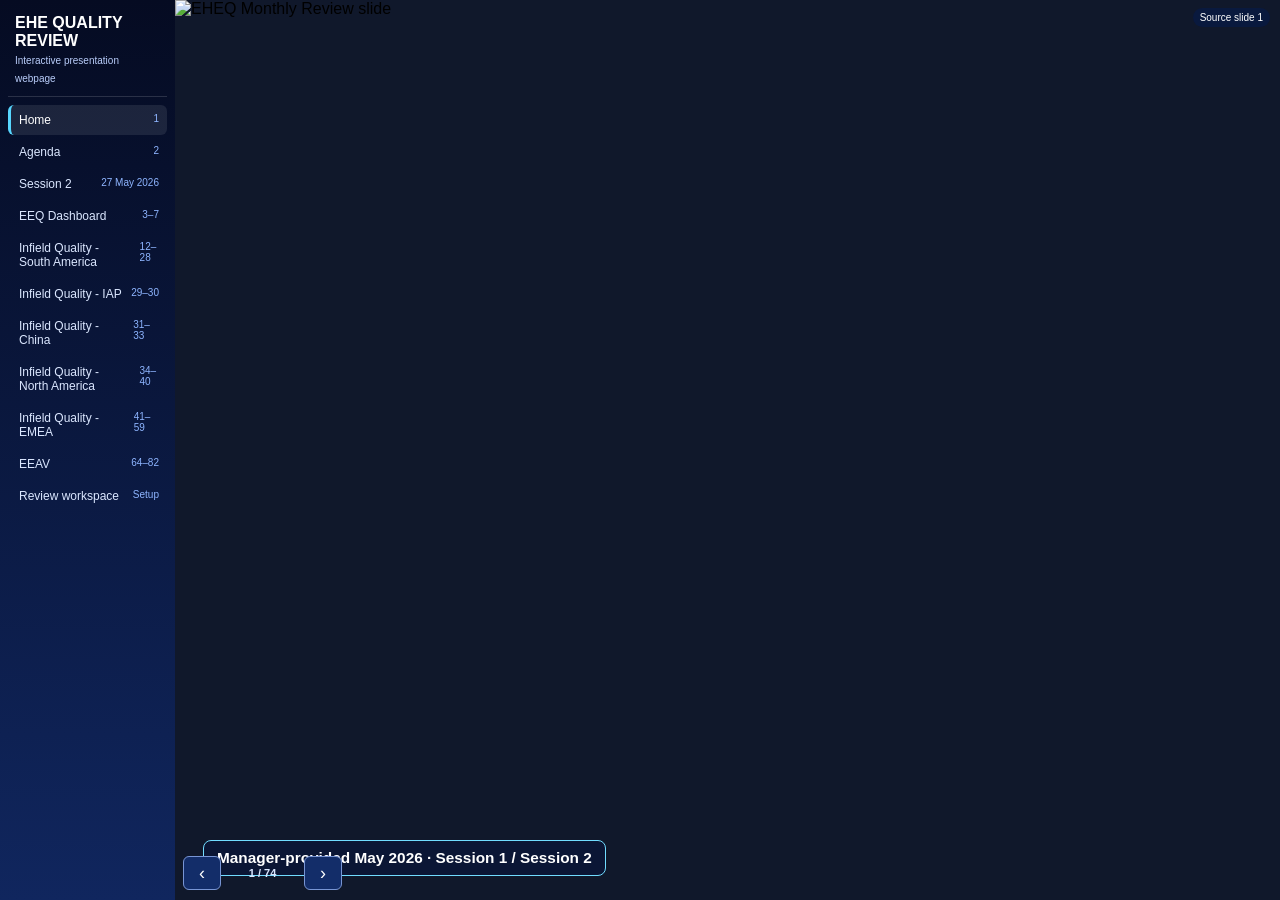
==== index.html @ 32f644cf "Initial EHEQ application" ====
<!doctype html>
<html lang="en">
<head>
  <meta charset="utf-8">
  <meta name="viewport" content="width=device-width,initial-scale=1">
  <title>EHE Quality Review | May 2026</title>
  <style>
    :root{--navy:#0b1638;--blue:#16367f;--cyan:#57d6ff;--side:175px}
    *{box-sizing:border-box}html,body{width:100%;height:100%;overflow:hidden;margin:0;background:#0a1024;font-family:"Segoe UI",Arial,sans-serif}
    .sidebar{position:fixed;inset:0 auto 0 0;width:var(--side);padding:12px 8px 58px;background:linear-gradient(180deg,#050b22,#10265e);color:#fff;z-index:2;overflow:auto}
    .brand{padding:2px 7px 10px;border-bottom:1px solid #ffffff25;margin-bottom:8px}.brand b{display:block;font-size:16px}.brand span{font-size:10px;color:#b9cdfa}
    .nav-link{display:flex;justify-content:space-between;gap:8px;padding:8px;margin:2px 0;border-left:3px solid transparent;border-radius:6px;color:#dbe7ff;text-decoration:none;font-size:12px;cursor:pointer}
    .nav-link:hover,.nav-link.active{background:#ffffff17;border-left-color:var(--cyan);color:#fff}.nav-link small{color:#8eb5ff;font-size:10px}
    main{position:fixed;left:var(--side);right:0;top:0;bottom:0;background:#10182b;display:flex;align-items:center;justify-content:center;overflow:hidden}
    #slideImage{width:100%;height:100%;object-fit:contain}.slide-number{position:fixed;right:10px;top:8px;padding:4px 7px;border-radius:999px;background:#091942d9;color:#fff;font-size:10px;z-index:3}
    .updated{position:fixed;left:calc(var(--side) + 28px);bottom:24px;padding:8px 13px;border:1px solid #71dcff;border-radius:8px;background:#0b1638dd;color:#fff;font-size:clamp(12px,1.2vw,17px);font-weight:700;z-index:3}
    .controls{position:fixed;left:calc(var(--side) + 8px);bottom:10px;width:159px;display:grid;grid-template-columns:38px 1fr 38px;gap:5px;align-items:center;z-index:4}
    .controls button{height:34px;border:1px solid #7895d4;border-radius:6px;background:#132d69;color:#fff;font-size:18px;cursor:pointer}.controls button:hover{background:#1e438f}
    .counter{text-align:center;color:#dbe7ff;font-size:11px;font-weight:700}
    .session2-panel{max-width:760px;margin:24px;padding:42px;border:1px solid #71dcff;border-radius:14px;background:linear-gradient(145deg,#142b63,#0b1638);color:#fff;box-shadow:0 18px 50px #0007;text-align:center}
    .session2-panel .eyebrow{color:var(--cyan);font-size:12px;font-weight:700;letter-spacing:1px}.session2-panel h1{margin:10px 0;font-size:clamp(28px,4vw,52px)}.session2-panel p{color:#dbe7ff;line-height:1.6}.session2-panel .status{display:inline-block;margin:16px 0;padding:8px 14px;border:1px solid #f6c453;border-radius:999px;color:#ffe29a;background:#5d451c66;font-weight:700}.session2-panel a{display:inline-block;margin-top:12px;padding:10px 15px;border:1px solid #7895d4;border-radius:6px;color:#fff;text-decoration:none;background:#132d69}.session2-panel a:hover{background:#1e438f}
    @media(max-width:700px){:root{--side:128px}.brand b{font-size:12px}.brand span,.nav-link small{display:none}.nav-link{padding:7px 5px;font-size:10px}main{left:var(--side)}.updated{left:calc(var(--side) + 12px);bottom:52px}.controls{left:5px;width:118px;grid-template-columns:30px 1fr 30px}.controls button{height:30px}.counter{font-size:9px}}
  </style>
</head>
<body>
  <aside class="sidebar">
    <div class="brand"><b>EHE QUALITY REVIEW</b><span>Interactive presentation webpage</span></div>
    <a class="nav-link active" data-index="0"><span>Home</span><small>1</small></a>
    <a class="nav-link" data-index="1"><span>Agenda</span><small>2</small></a>
    <a class="nav-link session2-link" href="#session2"><span>Session 2</span><small>27 May 2026</small></a>
    <div id="session2TeamNav" hidden>
      <a class="nav-link" data-session2-index="0"><span>Home</span><small>1</small></a>
      <a class="nav-link" data-session2-index="1"><span>Agenda</span><small>2</small></a>
      <a class="nav-link" data-session2-index="2"><span>TOP HAT QUALITY - Atlantis H.</span><small>3–4</small></a>
      <a class="nav-link" data-session2-index="4"><span>TOP HAT QUALITY - Atlantis M.</span><small>5–6</small></a>
      <a class="nav-link" data-session2-index="6"><span>NEA / AE2010</span><small>7–9</small></a>
      <a class="nav-link" data-session2-index="9"><span>FQM / EEAV</span><small>10–18</small></a>
      <a class="nav-link" data-session2-index="18"><span>EEHD</span><small>19–29</small></a>
      <a class="nav-link" data-session2-index="29"><span>EEQ Lesson Learned / DFMEA</span><small>30–35</small></a>
    </div>
    <a class="nav-link" data-index="2"><span>EEQ Dashboard</span><small>3–7</small></a>
    <a class="nav-link" data-index="7"><span>Infield Quality - South America</span><small>12–28</small></a>
    <a class="nav-link" data-index="24"><span>Infield Quality - IAP</span><small>29–30</small></a>
    <a class="nav-link" data-index="26"><span>Infield Quality - China</span><small>31–33</small></a>
    <a class="nav-link" data-index="29"><span>Infield Quality - North America</span><small>34–40</small></a>
    <a class="nav-link" data-index="36"><span>Infield Quality - EMEA</span><small>41–59</small></a>
    <a class="nav-link" data-index="55"><span>EEAV</span><small>64–82</small></a>
    <a class="nav-link" href="/workspace"><span>Review workspace</span><small>Setup</small></a>
  </aside>
  <main><img id="slideImage" alt="EHEQ Monthly Review slide"><section class="session2-panel" id="session2Panel" hidden><div class="eyebrow">EHEQ MONTHLY REVIEW</div><h1 id="session2Title">Session 2</h1><p><strong id="session2Date">27 May 2026</strong></p><div class="status" id="session2Status">Session 2 details configured</div><p id="session2Message">No Session 2 slide files were supplied in the May 2026 presentation. The session date and agenda are recorded in the review workspace and this page is ready for the Session 2 slides when they are provided.</p><a href="/workspace">Open review workspace</a></section></main>
  <div class="slide-number" id="slideNumber">Source slide 1</div>
  <div class="updated" id="updatedLabel">Manager-provided May 2026 · Session 1 / Session 2</div>
  <div class="controls"><button id="previous" aria-label="Previous slide">&#8249;</button><div class="counter" id="counter">1 / 74</div><button id="next" aria-label="Next slide">&#8250;</button></div>
  <script>
    const selected=[1,2,3,4,5,6,7,...Array.from({length:17},(_,i)=>i+12),29,30,31,32,33,...Array.from({length:7},(_,i)=>i+34),...Array.from({length:19},(_,i)=>i+41),...Array.from({length:19},(_,i)=>i+64)];
    const total=selected.length;let current=0;
    const image=document.getElementById("slideImage"),counter=document.getElementById("counter"),number=document.getElementById("slideNumber");
    const session2Panel=document.getElementById("session2Panel"),session2Link=document.querySelector(".session2-link"),controls=document.querySelector(".controls");
    const requestedReview=new URLSearchParams(location.search),requestedMonth=requestedReview.get("month"),requestedYear=requestedReview.get("year"),requestedSession=requestedReview.get("session"),isMaySession2=requestedMonth==="May"&&requestedYear==="2026"&&requestedSession==="2",isMaySession1=requestedMonth==="May"&&requestedYear==="2026"&&(!requestedSession||requestedSession==="1"),session2Slides=Array.from({length:35},(_,i)=>i+1),session2TeamNav=document.getElementById("session2TeamNav");
    function showSession2Slides(index){session2Panel.hidden=true;image.style.display="block";controls.style.display="grid";current=Math.max(0,Math.min(session2Slides.length-1,index));const source=session2Slides[current],id=String(source).padStart(3,"0");image.src=`monthly-output/session2/May-2026/slides/slide-${id}.png`;counter.textContent=`${current+1} / ${session2Slides.length}`;number.textContent=`May 2026 · Session 2 · Source slide ${source}`;document.querySelectorAll(".nav-link").forEach((link)=>link.classList.toggle("active",link===session2Link));document.querySelectorAll("[data-session2-index]").forEach((link)=>link.classList.toggle("active",Number(link.dataset.session2Index)<=current&&(!link.nextElementSibling||current<Number(link.nextElementSibling.dataset.session2Index))))}
    function showRequestedReview(){if(!requestedMonth||!requestedYear||isMaySession1)return false;const stored=localStorage.getItem(`eheq-unified-review-${requestedMonth}-${requestedYear}`);let data=null;try{data=stored?JSON.parse(stored):null}catch(error){data=null}const sessionNumber=requestedSession==="1"?"1":"2";document.title=`EHE Quality Review | ${requestedMonth} ${requestedYear} · Session ${sessionNumber}`;document.getElementById("updatedLabel").textContent=`${requestedMonth} ${requestedYear} · Session ${sessionNumber} review`;document.querySelectorAll(".nav-link").forEach((link)=>link.classList.remove("active"));session2Link.classList.add("active");document.querySelectorAll(".nav-link[data-index]").forEach((link)=>link.style.display=isMaySession2?"none":"flex");session2TeamNav.hidden=!isMaySession2;document.getElementById("session2Title").textContent=`${requestedMonth} ${requestedYear} · Session ${sessionNumber}`;document.getElementById("session2Date").textContent=sessionNumber==="2"?(data?.session2?.date||"Session 2 date not entered"):(data?.session1?.date||"Session 1 date not entered");if(isMaySession2){document.getElementById("session2Status").textContent="Manager-provided Session 2 presentation · 35 relevant slides";document.getElementById("session2Message").textContent="The 27 May 2026 Session 2 PowerPoint is filtered to its agenda teams. Session 1 is the placeholder and is not included.";showSession2Slides(0);return true}image.style.display="none";controls.style.display="none";session2Panel.hidden=false;document.getElementById("session2Status").textContent="No presentation slides available";document.getElementById("session2Message").textContent=`No generated slides are available for ${requestedMonth} ${requestedYear} Session ${sessionNumber}. Upload the Session ${sessionNumber} PowerPoint to create this presentation. The other session remains a placeholder until its own PowerPoint is uploaded.`;number.textContent=`${requestedMonth} ${requestedYear} · Session ${sessionNumber}`;return true}
    function show(index){session2Panel.hidden=true;image.style.display="block";controls.style.display="grid";current=Math.max(0,Math.min(total-1,index));const source=selected[current],id=String(source).padStart(3,"0");image.src=`monthly-output/May-2026/slides/slide-${id}.png`;counter.textContent=`${current+1} / ${total}`;number.textContent=`Source slide ${source}`;document.querySelectorAll(".nav-link").forEach((link)=>link.classList.toggle("active",Number(link.dataset.index)<=current&&(!link.nextElementSibling||current<Number(link.nextElementSibling.dataset.index))));session2Link.classList.remove("active")}
    function showSession2(){image.style.display="none";controls.style.display="none";session2Panel.hidden=false;number.textContent="Session 2 · 27 May 2026";document.querySelectorAll(".nav-link").forEach((link)=>link.classList.remove("active"));session2Link.classList.add("active")}
    document.getElementById("previous").addEventListener("click",()=>isMaySession2?showSession2Slides(current-1):show(current-1));document.getElementById("next").addEventListener("click",()=>isMaySession2?showSession2Slides(current+1):show(current+1));document.querySelectorAll(".nav-link[data-index]").forEach((link)=>link.addEventListener("click",()=>show(Number(link.dataset.index))));document.querySelectorAll("[data-session2-index]").forEach((link)=>link.addEventListener("click",(event)=>{event.preventDefault();showSession2Slides(Number(link.dataset.session2Index))}));session2Link.addEventListener("click",(event)=>{event.preventDefault();isMaySession2?showSession2Slides(0):showSession2()});document.addEventListener("keydown",(event)=>{if(event.key==="ArrowLeft"&&isMaySession2)showSession2Slides(current-1);else if(event.key==="ArrowRight"&&isMaySession2)showSession2Slides(current+1);else if(event.key==="ArrowLeft"&&!session2Panel.hidden)show(0);else if(event.key==="ArrowRight"&&!session2Panel.hidden)show(current+1);else if(event.key==="ArrowLeft"&&session2Panel.hidden)show(current-1);else if(event.key==="ArrowRight"&&session2Panel.hidden)show(current+1)});if(!showRequestedReview())show(0);
  </script>
</body>
</html>
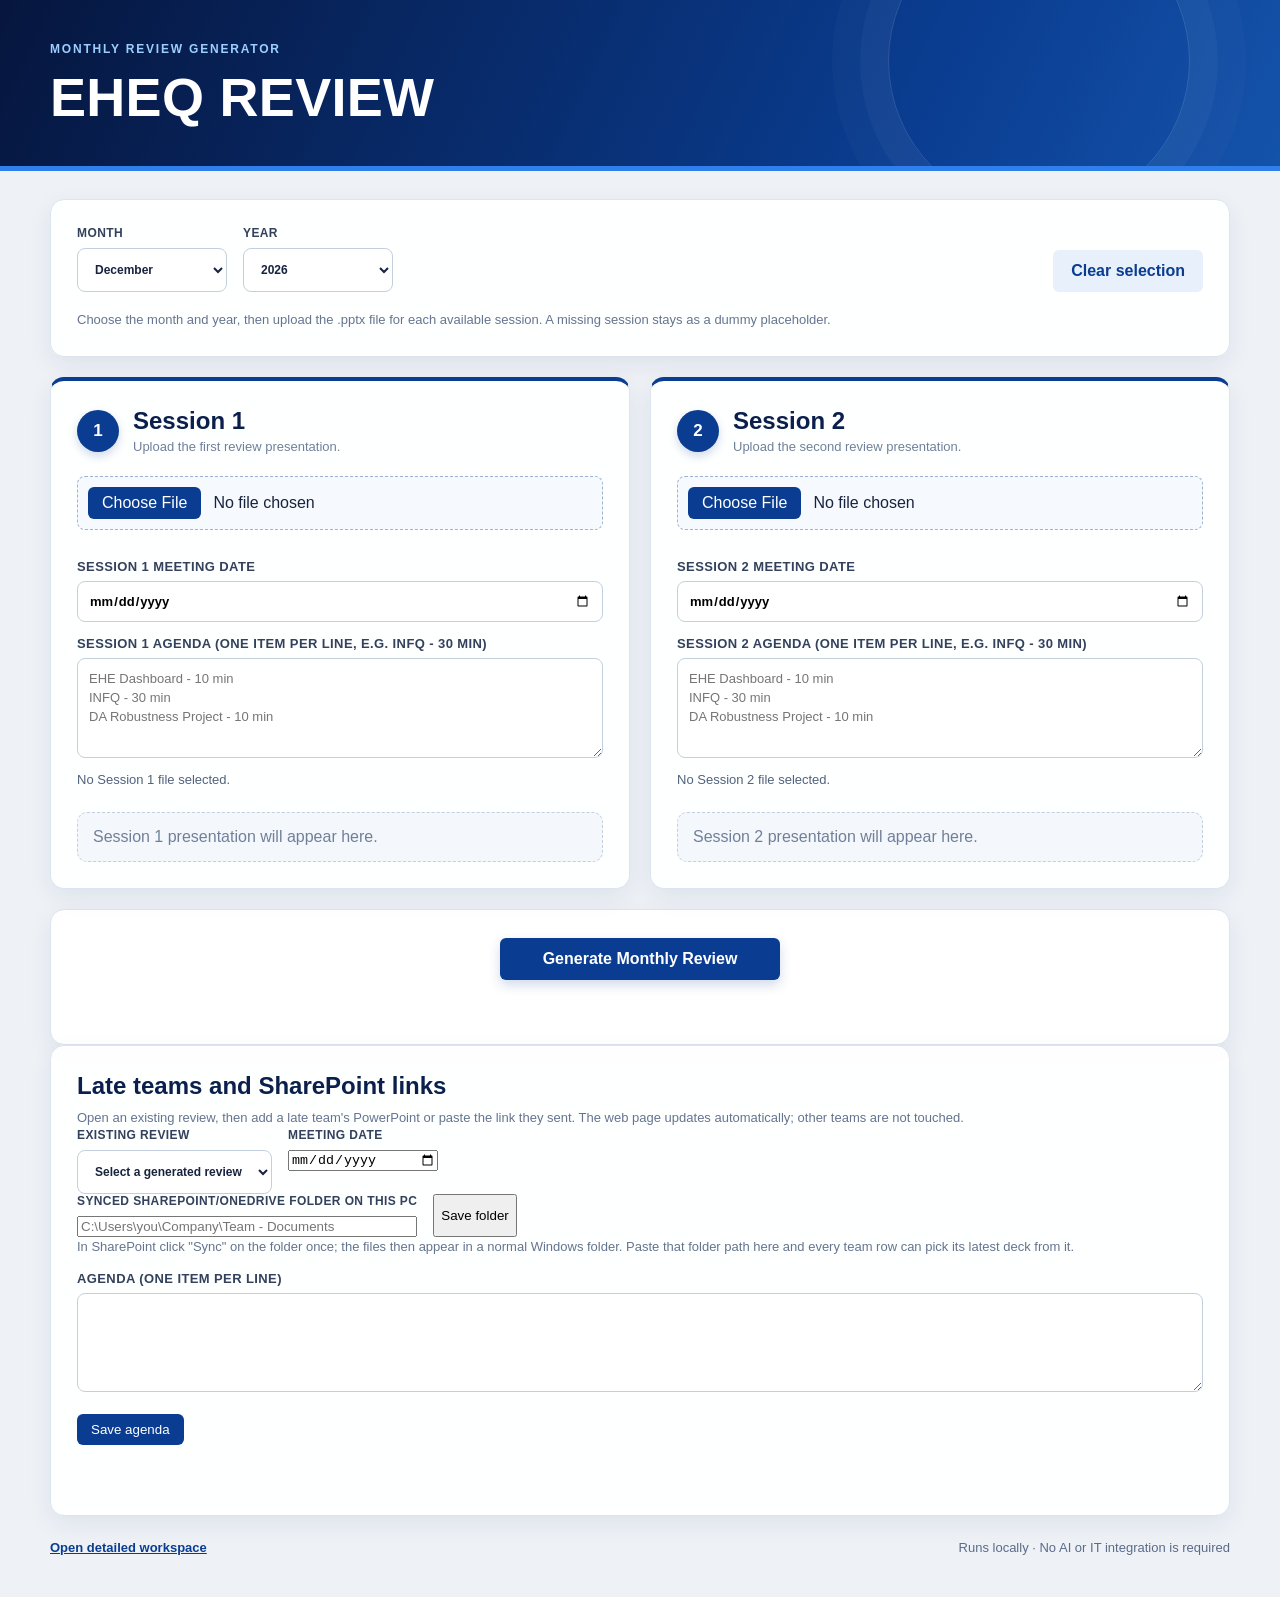
==== commit e0f5d78e: "Open generator from deployed app Co-authored-by: Copilot App <223556219+Copilot@users.noreply.github" ====
--- a/index.html
+++ b/index.html
@@ -2,66 +2,12 @@
 <html lang="en">
 <head>
   <meta charset="utf-8">
-  <meta name="viewport" content="width=device-width,initial-scale=1">
-  <title>EHE Quality Review | May 2026</title>
-  <style>
-    :root{--navy:#0b1638;--blue:#16367f;--cyan:#57d6ff;--side:175px}
-    *{box-sizing:border-box}html,body{width:100%;height:100%;overflow:hidden;margin:0;background:#0a1024;font-family:"Segoe UI",Arial,sans-serif}
-    .sidebar{position:fixed;inset:0 auto 0 0;width:var(--side);padding:12px 8px 58px;background:linear-gradient(180deg,#050b22,#10265e);color:#fff;z-index:2;overflow:auto}
-    .brand{padding:2px 7px 10px;border-bottom:1px solid #ffffff25;margin-bottom:8px}.brand b{display:block;font-size:16px}.brand span{font-size:10px;color:#b9cdfa}
-    .nav-link{display:flex;justify-content:space-between;gap:8px;padding:8px;margin:2px 0;border-left:3px solid transparent;border-radius:6px;color:#dbe7ff;text-decoration:none;font-size:12px;cursor:pointer}
-    .nav-link:hover,.nav-link.active{background:#ffffff17;border-left-color:var(--cyan);color:#fff}.nav-link small{color:#8eb5ff;font-size:10px}
-    main{position:fixed;left:var(--side);right:0;top:0;bottom:0;background:#10182b;display:flex;align-items:center;justify-content:center;overflow:hidden}
-    #slideImage{width:100%;height:100%;object-fit:contain}.slide-number{position:fixed;right:10px;top:8px;padding:4px 7px;border-radius:999px;background:#091942d9;color:#fff;font-size:10px;z-index:3}
-    .updated{position:fixed;left:calc(var(--side) + 28px);bottom:24px;padding:8px 13px;border:1px solid #71dcff;border-radius:8px;background:#0b1638dd;color:#fff;font-size:clamp(12px,1.2vw,17px);font-weight:700;z-index:3}
-    .controls{position:fixed;left:calc(var(--side) + 8px);bottom:10px;width:159px;display:grid;grid-template-columns:38px 1fr 38px;gap:5px;align-items:center;z-index:4}
-    .controls button{height:34px;border:1px solid #7895d4;border-radius:6px;background:#132d69;color:#fff;font-size:18px;cursor:pointer}.controls button:hover{background:#1e438f}
-    .counter{text-align:center;color:#dbe7ff;font-size:11px;font-weight:700}
-    .session2-panel{max-width:760px;margin:24px;padding:42px;border:1px solid #71dcff;border-radius:14px;background:linear-gradient(145deg,#142b63,#0b1638);color:#fff;box-shadow:0 18px 50px #0007;text-align:center}
-    .session2-panel .eyebrow{color:var(--cyan);font-size:12px;font-weight:700;letter-spacing:1px}.session2-panel h1{margin:10px 0;font-size:clamp(28px,4vw,52px)}.session2-panel p{color:#dbe7ff;line-height:1.6}.session2-panel .status{display:inline-block;margin:16px 0;padding:8px 14px;border:1px solid #f6c453;border-radius:999px;color:#ffe29a;background:#5d451c66;font-weight:700}.session2-panel a{display:inline-block;margin-top:12px;padding:10px 15px;border:1px solid #7895d4;border-radius:6px;color:#fff;text-decoration:none;background:#132d69}.session2-panel a:hover{background:#1e438f}
-    @media(max-width:700px){:root{--side:128px}.brand b{font-size:12px}.brand span,.nav-link small{display:none}.nav-link{padding:7px 5px;font-size:10px}main{left:var(--side)}.updated{left:calc(var(--side) + 12px);bottom:52px}.controls{left:5px;width:118px;grid-template-columns:30px 1fr 30px}.controls button{height:30px}.counter{font-size:9px}}
-  </style>
+  <meta name="viewport" content="width=device-width, initial-scale=1">
+  <meta http-equiv="refresh" content="0; url=/simple.html">
+  <title>EHEQ Monthly Review</title>
 </head>
 <body>
-  <aside class="sidebar">
-    <div class="brand"><b>EHE QUALITY REVIEW</b><span>Interactive presentation webpage</span></div>
-    <a class="nav-link active" data-index="0"><span>Home</span><small>1</small></a>
-    <a class="nav-link" data-index="1"><span>Agenda</span><small>2</small></a>
-    <a class="nav-link session2-link" href="#session2"><span>Session 2</span><small>27 May 2026</small></a>
-    <div id="session2TeamNav" hidden>
-      <a class="nav-link" data-session2-index="0"><span>Home</span><small>1</small></a>
-      <a class="nav-link" data-session2-index="1"><span>Agenda</span><small>2</small></a>
-      <a class="nav-link" data-session2-index="2"><span>TOP HAT QUALITY - Atlantis H.</span><small>3–4</small></a>
-      <a class="nav-link" data-session2-index="4"><span>TOP HAT QUALITY - Atlantis M.</span><small>5–6</small></a>
-      <a class="nav-link" data-session2-index="6"><span>NEA / AE2010</span><small>7–9</small></a>
-      <a class="nav-link" data-session2-index="9"><span>FQM / EEAV</span><small>10–18</small></a>
-      <a class="nav-link" data-session2-index="18"><span>EEHD</span><small>19–29</small></a>
-      <a class="nav-link" data-session2-index="29"><span>EEQ Lesson Learned / DFMEA</span><small>30–35</small></a>
-    </div>
-    <a class="nav-link" data-index="2"><span>EEQ Dashboard</span><small>3–7</small></a>
-    <a class="nav-link" data-index="7"><span>Infield Quality - South America</span><small>12–28</small></a>
-    <a class="nav-link" data-index="24"><span>Infield Quality - IAP</span><small>29–30</small></a>
-    <a class="nav-link" data-index="26"><span>Infield Quality - China</span><small>31–33</small></a>
-    <a class="nav-link" data-index="29"><span>Infield Quality - North America</span><small>34–40</small></a>
-    <a class="nav-link" data-index="36"><span>Infield Quality - EMEA</span><small>41–59</small></a>
-    <a class="nav-link" data-index="55"><span>EEAV</span><small>64–82</small></a>
-    <a class="nav-link" href="/workspace"><span>Review workspace</span><small>Setup</small></a>
-  </aside>
-  <main><img id="slideImage" alt="EHEQ Monthly Review slide"><section class="session2-panel" id="session2Panel" hidden><div class="eyebrow">EHEQ MONTHLY REVIEW</div><h1 id="session2Title">Session 2</h1><p><strong id="session2Date">27 May 2026</strong></p><div class="status" id="session2Status">Session 2 details configured</div><p id="session2Message">No Session 2 slide files were supplied in the May 2026 presentation. The session date and agenda are recorded in the review workspace and this page is ready for the Session 2 slides when they are provided.</p><a href="/workspace">Open review workspace</a></section></main>
-  <div class="slide-number" id="slideNumber">Source slide 1</div>
-  <div class="updated" id="updatedLabel">Manager-provided May 2026 · Session 1 / Session 2</div>
-  <div class="controls"><button id="previous" aria-label="Previous slide">&#8249;</button><div class="counter" id="counter">1 / 74</div><button id="next" aria-label="Next slide">&#8250;</button></div>
-  <script>
-    const selected=[1,2,3,4,5,6,7,...Array.from({length:17},(_,i)=>i+12),29,30,31,32,33,...Array.from({length:7},(_,i)=>i+34),...Array.from({length:19},(_,i)=>i+41),...Array.from({length:19},(_,i)=>i+64)];
-    const total=selected.length;let current=0;
-    const image=document.getElementById("slideImage"),counter=document.getElementById("counter"),number=document.getElementById("slideNumber");
-    const session2Panel=document.getElementById("session2Panel"),session2Link=document.querySelector(".session2-link"),controls=document.querySelector(".controls");
-    const requestedReview=new URLSearchParams(location.search),requestedMonth=requestedReview.get("month"),requestedYear=requestedReview.get("year"),requestedSession=requestedReview.get("session"),isMaySession2=requestedMonth==="May"&&requestedYear==="2026"&&requestedSession==="2",isMaySession1=requestedMonth==="May"&&requestedYear==="2026"&&(!requestedSession||requestedSession==="1"),session2Slides=Array.from({length:35},(_,i)=>i+1),session2TeamNav=document.getElementById("session2TeamNav");
-    function showSession2Slides(index){session2Panel.hidden=true;image.style.display="block";controls.style.display="grid";current=Math.max(0,Math.min(session2Slides.length-1,index));const source=session2Slides[current],id=String(source).padStart(3,"0");image.src=`monthly-output/session2/May-2026/slides/slide-${id}.png`;counter.textContent=`${current+1} / ${session2Slides.length}`;number.textContent=`May 2026 · Session 2 · Source slide ${source}`;document.querySelectorAll(".nav-link").forEach((link)=>link.classList.toggle("active",link===session2Link));document.querySelectorAll("[data-session2-index]").forEach((link)=>link.classList.toggle("active",Number(link.dataset.session2Index)<=current&&(!link.nextElementSibling||current<Number(link.nextElementSibling.dataset.session2Index))))}
-    function showRequestedReview(){if(!requestedMonth||!requestedYear||isMaySession1)return false;const stored=localStorage.getItem(`eheq-unified-review-${requestedMonth}-${requestedYear}`);let data=null;try{data=stored?JSON.parse(stored):null}catch(error){data=null}const sessionNumber=requestedSession==="1"?"1":"2";document.title=`EHE Quality Review | ${requestedMonth} ${requestedYear} · Session ${sessionNumber}`;document.getElementById("updatedLabel").textContent=`${requestedMonth} ${requestedYear} · Session ${sessionNumber} review`;document.querySelectorAll(".nav-link").forEach((link)=>link.classList.remove("active"));session2Link.classList.add("active");document.querySelectorAll(".nav-link[data-index]").forEach((link)=>link.style.display=isMaySession2?"none":"flex");session2TeamNav.hidden=!isMaySession2;document.getElementById("session2Title").textContent=`${requestedMonth} ${requestedYear} · Session ${sessionNumber}`;document.getElementById("session2Date").textContent=sessionNumber==="2"?(data?.session2?.date||"Session 2 date not entered"):(data?.session1?.date||"Session 1 date not entered");if(isMaySession2){document.getElementById("session2Status").textContent="Manager-provided Session 2 presentation · 35 relevant slides";document.getElementById("session2Message").textContent="The 27 May 2026 Session 2 PowerPoint is filtered to its agenda teams. Session 1 is the placeholder and is not included.";showSession2Slides(0);return true}image.style.display="none";controls.style.display="none";session2Panel.hidden=false;document.getElementById("session2Status").textContent="No presentation slides available";document.getElementById("session2Message").textContent=`No generated slides are available for ${requestedMonth} ${requestedYear} Session ${sessionNumber}. Upload the Session ${sessionNumber} PowerPoint to create this presentation. The other session remains a placeholder until its own PowerPoint is uploaded.`;number.textContent=`${requestedMonth} ${requestedYear} · Session ${sessionNumber}`;return true}
-    function show(index){session2Panel.hidden=true;image.style.display="block";controls.style.display="grid";current=Math.max(0,Math.min(total-1,index));const source=selected[current],id=String(source).padStart(3,"0");image.src=`monthly-output/May-2026/slides/slide-${id}.png`;counter.textContent=`${current+1} / ${total}`;number.textContent=`Source slide ${source}`;document.querySelectorAll(".nav-link").forEach((link)=>link.classList.toggle("active",Number(link.dataset.index)<=current&&(!link.nextElementSibling||current<Number(link.nextElementSibling.dataset.index))));session2Link.classList.remove("active")}
-    function showSession2(){image.style.display="none";controls.style.display="none";session2Panel.hidden=false;number.textContent="Session 2 · 27 May 2026";document.querySelectorAll(".nav-link").forEach((link)=>link.classList.remove("active"));session2Link.classList.add("active")}
-    document.getElementById("previous").addEventListener("click",()=>isMaySession2?showSession2Slides(current-1):show(current-1));document.getElementById("next").addEventListener("click",()=>isMaySession2?showSession2Slides(current+1):show(current+1));document.querySelectorAll(".nav-link[data-index]").forEach((link)=>link.addEventListener("click",()=>show(Number(link.dataset.index))));document.querySelectorAll("[data-session2-index]").forEach((link)=>link.addEventListener("click",(event)=>{event.preventDefault();showSession2Slides(Number(link.dataset.session2Index))}));session2Link.addEventListener("click",(event)=>{event.preventDefault();isMaySession2?showSession2Slides(0):showSession2()});document.addEventListener("keydown",(event)=>{if(event.key==="ArrowLeft"&&isMaySession2)showSession2Slides(current-1);else if(event.key==="ArrowRight"&&isMaySession2)showSession2Slides(current+1);else if(event.key==="ArrowLeft"&&!session2Panel.hidden)show(0);else if(event.key==="ArrowRight"&&!session2Panel.hidden)show(current+1);else if(event.key==="ArrowLeft"&&session2Panel.hidden)show(current-1);else if(event.key==="ArrowRight"&&session2Panel.hidden)show(current+1)});if(!showRequestedReview())show(0);
-  </script>
+  <p>Opening the EHEQ Monthly Review generator...</p>
+  <p><a href="/simple.html">Open the generator</a></p>
 </body>
 </html>
